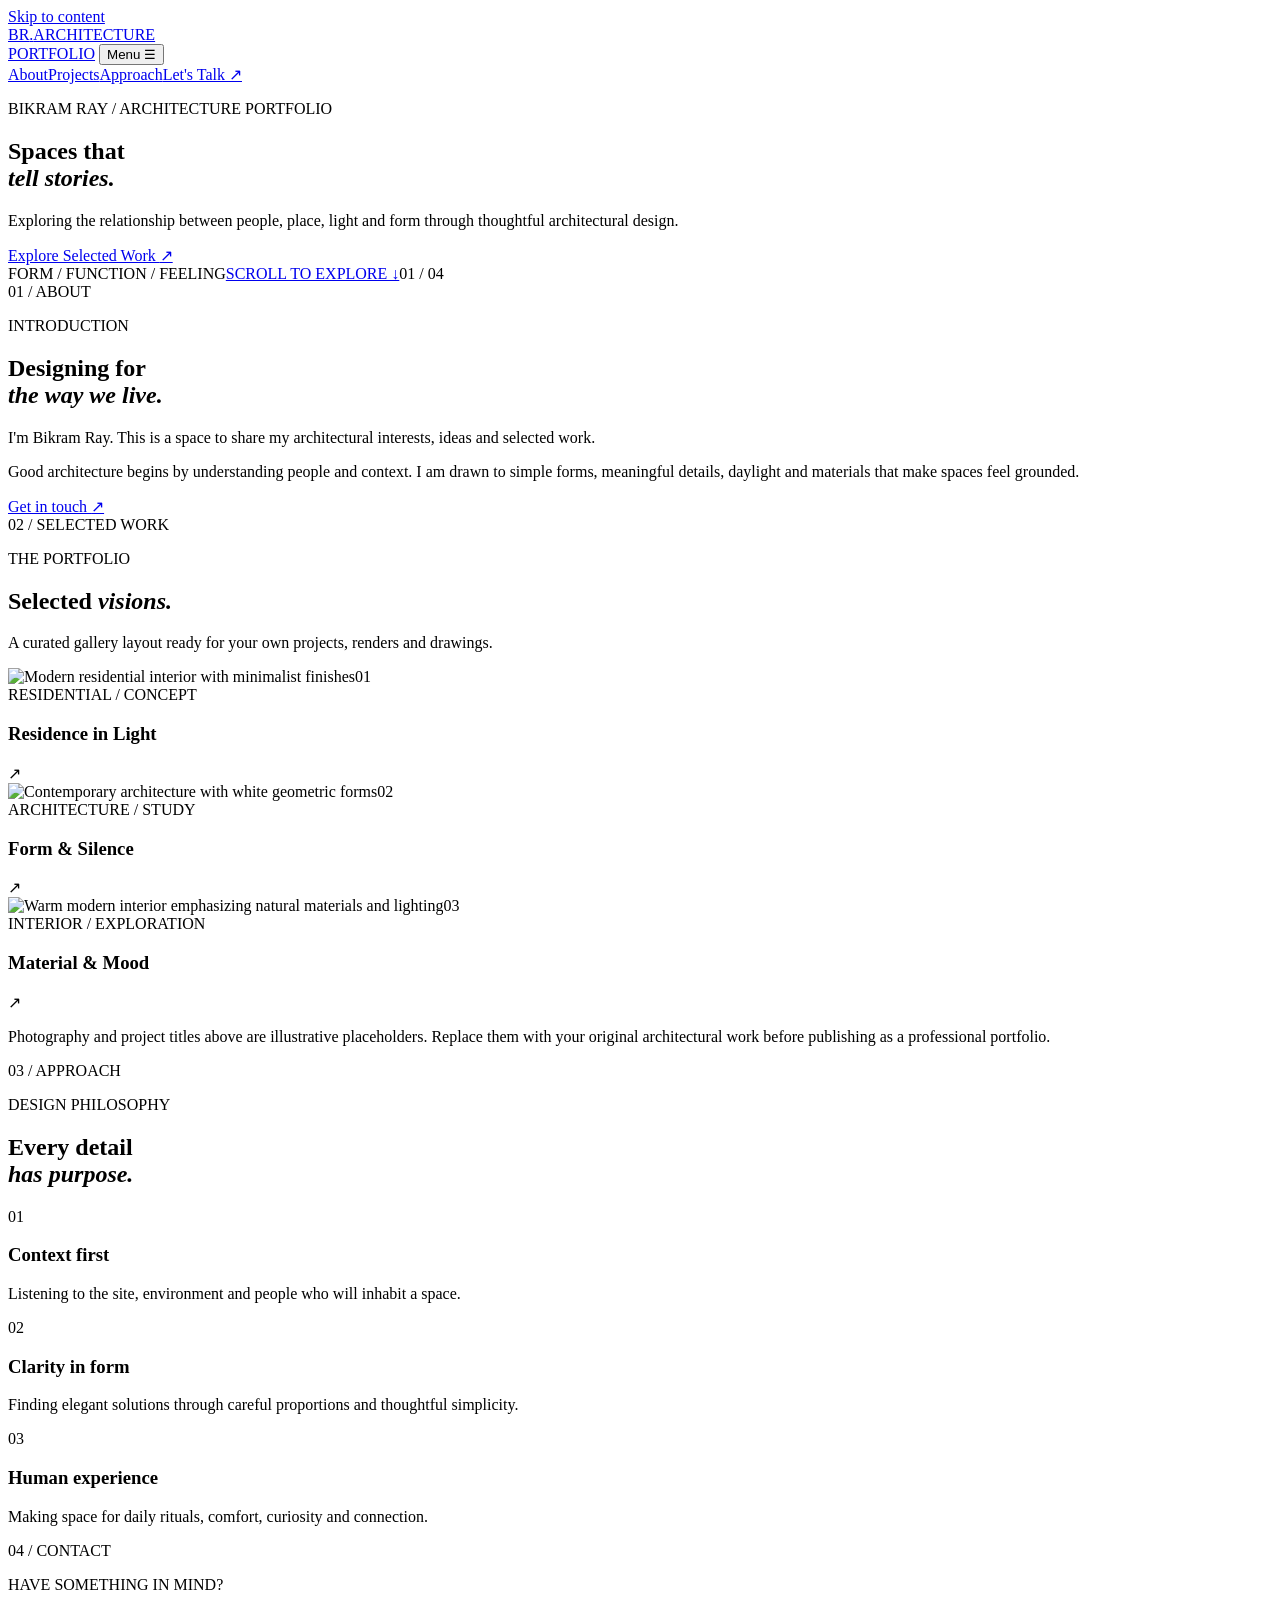
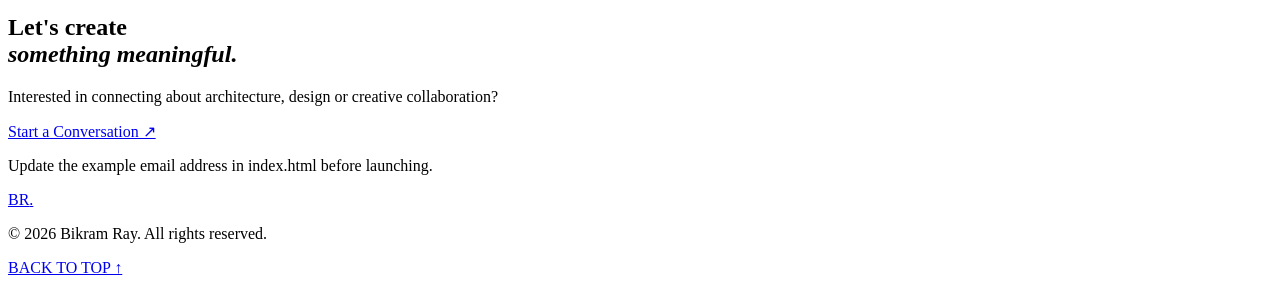
==== index.html @ 139be7e0 "Add deploy-ready architecture portfolio starter" ====
<!doctype html>
<html lang="en">
<head>
  <meta charset="UTF-8" />
  <meta name="viewport" content="width=device-width,initial-scale=1" />
  <meta name="theme-color" content="#111b1b" />
  <meta name="description" content="Bikram Ray — architectural portfolio showcasing thoughtful spaces, design concepts and selected work." />
  <meta property="og:type" content="website" />
  <meta property="og:title" content="Bikram Ray | Architecture Portfolio" />
  <meta property="og:description" content="Architecture, spaces and considered design." />
  <title>Bikram Ray | Architecture Portfolio</title>
  <link rel="icon" href="/favicon.svg" type="image/svg+xml" />
  <link rel="stylesheet" href="/styles.css" />
  <script defer src="/script.js"></script>
</head>
<body>
  <a class="skip" href="#main">Skip to content</a>
  <header class="site-header">
    <a class="brand" href="#top" aria-label="Bikram Ray home"><span class="monogram">BR<span class="dot">.</span></span><span class="brand-sub">ARCHITECTURE<br/>PORTFOLIO</span></a>
    <button class="menu-toggle" type="button" aria-controls="site-nav" aria-expanded="false" aria-label="Toggle navigation">Menu <span aria-hidden="true">☰</span></button>
    <nav id="site-nav" aria-label="Main navigation"><a href="#about">About</a><a href="#projects">Projects</a><a href="#approach">Approach</a><a href="#contact" class="nav-contact">Let's Talk <span aria-hidden="true">↗</span></a></nav>
  </header>
  <main id="main">
    <section id="top" class="hero" aria-labelledby="hero-title">
      <div class="hero-photo" role="img" aria-label="Modern concrete architecture with geometric forms"></div>
      <div class="hero-shade"></div>
      <div class="hero-content container"><p class="eyebrow light">BIKRAM RAY / ARCHITECTURE PORTFOLIO</p><h1 id="hero-title">Spaces that<br/><em>tell stories.</em></h1><p class="hero-description">Exploring the relationship between people, place, light and form through thoughtful architectural design.</p><a href="#projects" class="button button-light">Explore Selected Work <span aria-hidden="true">↗</span></a></div>
      <div class="hero-footer"><span>FORM / FUNCTION / FEELING</span><a href="#about">SCROLL TO EXPLORE ↓</a><span>01 / 04</span></div>
    </section>
    <section id="about" class="section about container">
      <div class="section-index"><span class="section-number">01 / ABOUT</span><span class="section-rule"></span></div>
      <div class="about-grid"><div><p class="eyebrow">INTRODUCTION</p><h2>Designing for<br/><em>the way we live.</em></h2></div><div class="about-copy"><p class="lead">I'm Bikram Ray. This is a space to share my architectural interests, ideas and selected work.</p><p>Good architecture begins by understanding people and context. I am drawn to simple forms, meaningful details, daylight and materials that make spaces feel grounded.</p><a class="text-link" href="#contact">Get in touch <span aria-hidden="true">↗</span></a></div></div>
    </section>
    <section id="projects" class="section projects"><div class="container"><div class="section-index"><span class="section-number">02 / SELECTED WORK</span><span class="section-rule"></span></div><div class="section-heading"><div><p class="eyebrow">THE PORTFOLIO</p><h2>Selected <em>visions.</em></h2></div><p>A curated gallery layout ready for your own projects, renders and drawings.</p></div><div class="project-grid">
      <article class="project-card"><div class="project-media"><img loading="lazy" src="https://images.unsplash.com/photo-1600607687920-4e2a09cf159d?auto=format&fit=crop&w=1400&q=85" alt="Modern residential interior with minimalist finishes" /><span class="project-count">01</span></div><div class="project-info"><div><span class="project-type">RESIDENTIAL / CONCEPT</span><h3>Residence in Light</h3></div><span class="project-arrow" aria-hidden="true">↗</span></div></article>
      <article class="project-card"><div class="project-media"><img loading="lazy" src="https://images.unsplash.com/photo-1487958449943-2429e8be8625?auto=format&fit=crop&w=1400&q=85" alt="Contemporary architecture with white geometric forms" /><span class="project-count">02</span></div><div class="project-info"><div><span class="project-type">ARCHITECTURE / STUDY</span><h3>Form &amp; Silence</h3></div><span class="project-arrow" aria-hidden="true">↗</span></div></article>
      <article class="project-card project-wide"><div class="project-media"><img loading="lazy" src="https://images.unsplash.com/photo-1600566753190-17f0baa2a6c3?auto=format&fit=crop&w=1800&q=85" alt="Warm modern interior emphasizing natural materials and lighting" /><span class="project-count">03</span></div><div class="project-info"><div><span class="project-type">INTERIOR / EXPLORATION</span><h3>Material &amp; Mood</h3></div><span class="project-arrow" aria-hidden="true">↗</span></div></article>
    </div><p class="project-note">Photography and project titles above are illustrative placeholders. Replace them with your original architectural work before publishing as a professional portfolio.</p></div></section>
    <section id="approach" class="section approach container"><div class="section-index"><span class="section-number">03 / APPROACH</span><span class="section-rule"></span></div><div class="approach-grid"><div><p class="eyebrow">DESIGN PHILOSOPHY</p><h2>Every detail<br/><em>has purpose.</em></h2></div><div class="principles"><div><span>01</span><div><h3>Context first</h3><p>Listening to the site, environment and people who will inhabit a space.</p></div></div><div><span>02</span><div><h3>Clarity in form</h3><p>Finding elegant solutions through careful proportions and thoughtful simplicity.</p></div></div><div><span>03</span><div><h3>Human experience</h3><p>Making space for daily rituals, comfort, curiosity and connection.</p></div></div></div></div></section>
    <section id="contact" class="contact"><div class="container"><div class="section-index"><span class="section-number">04 / CONTACT</span><span class="section-rule"></span></div><p class="eyebrow light">HAVE SOMETHING IN MIND?</p><h2>Let's create<br/><em>something meaningful.</em></h2><p>Interested in connecting about architecture, design or creative collaboration?</p><a class="button button-light" href="mailto:hello@example.com?subject=Hello%20Bikram">Start a Conversation ↗</a><p class="contact-note">Update the example email address in index.html before launching.</p></div></section>
  </main>
  <footer><div class="container footer-inner"><a href="#top" class="footer-brand">BR<span class="dot">.</span></a><p>© <span id="year">2026</span> Bikram Ray. All rights reserved.</p><a href="#top">BACK TO TOP ↑</a></div></footer>
</body>
</html>
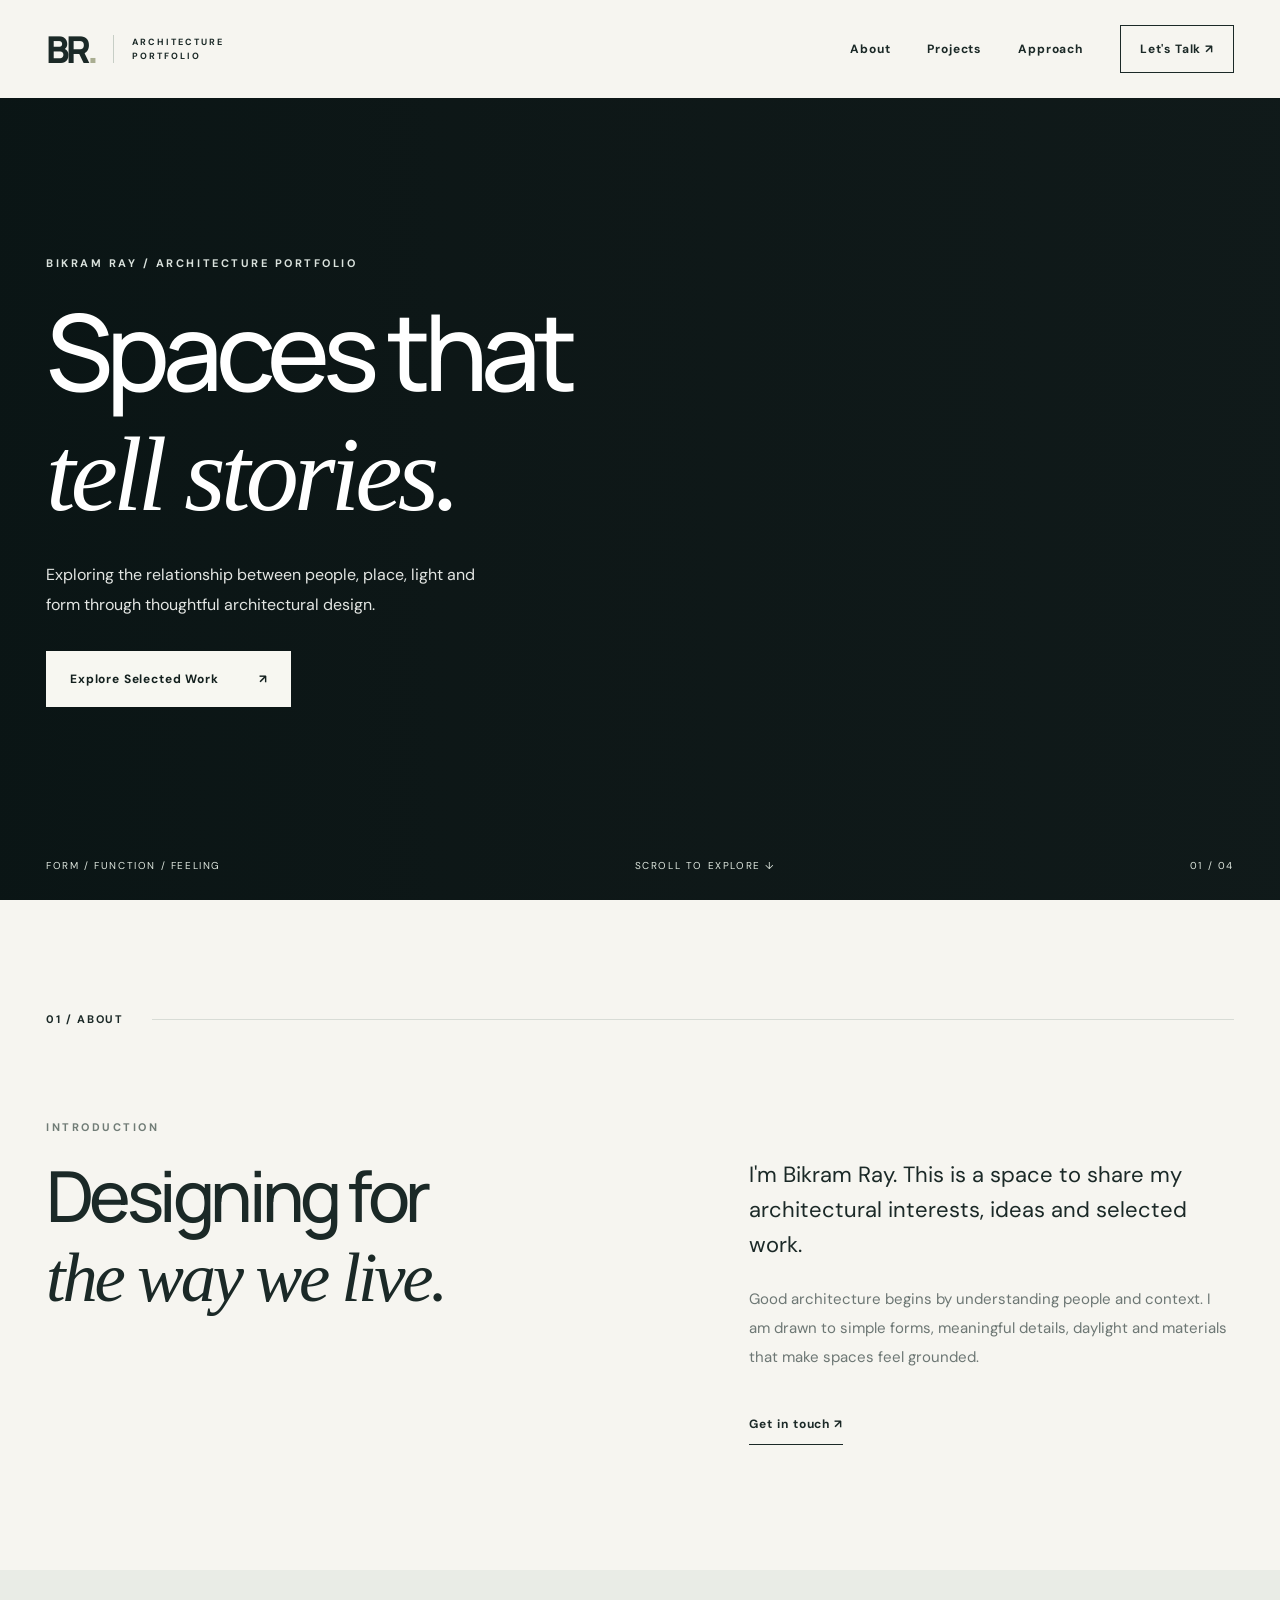
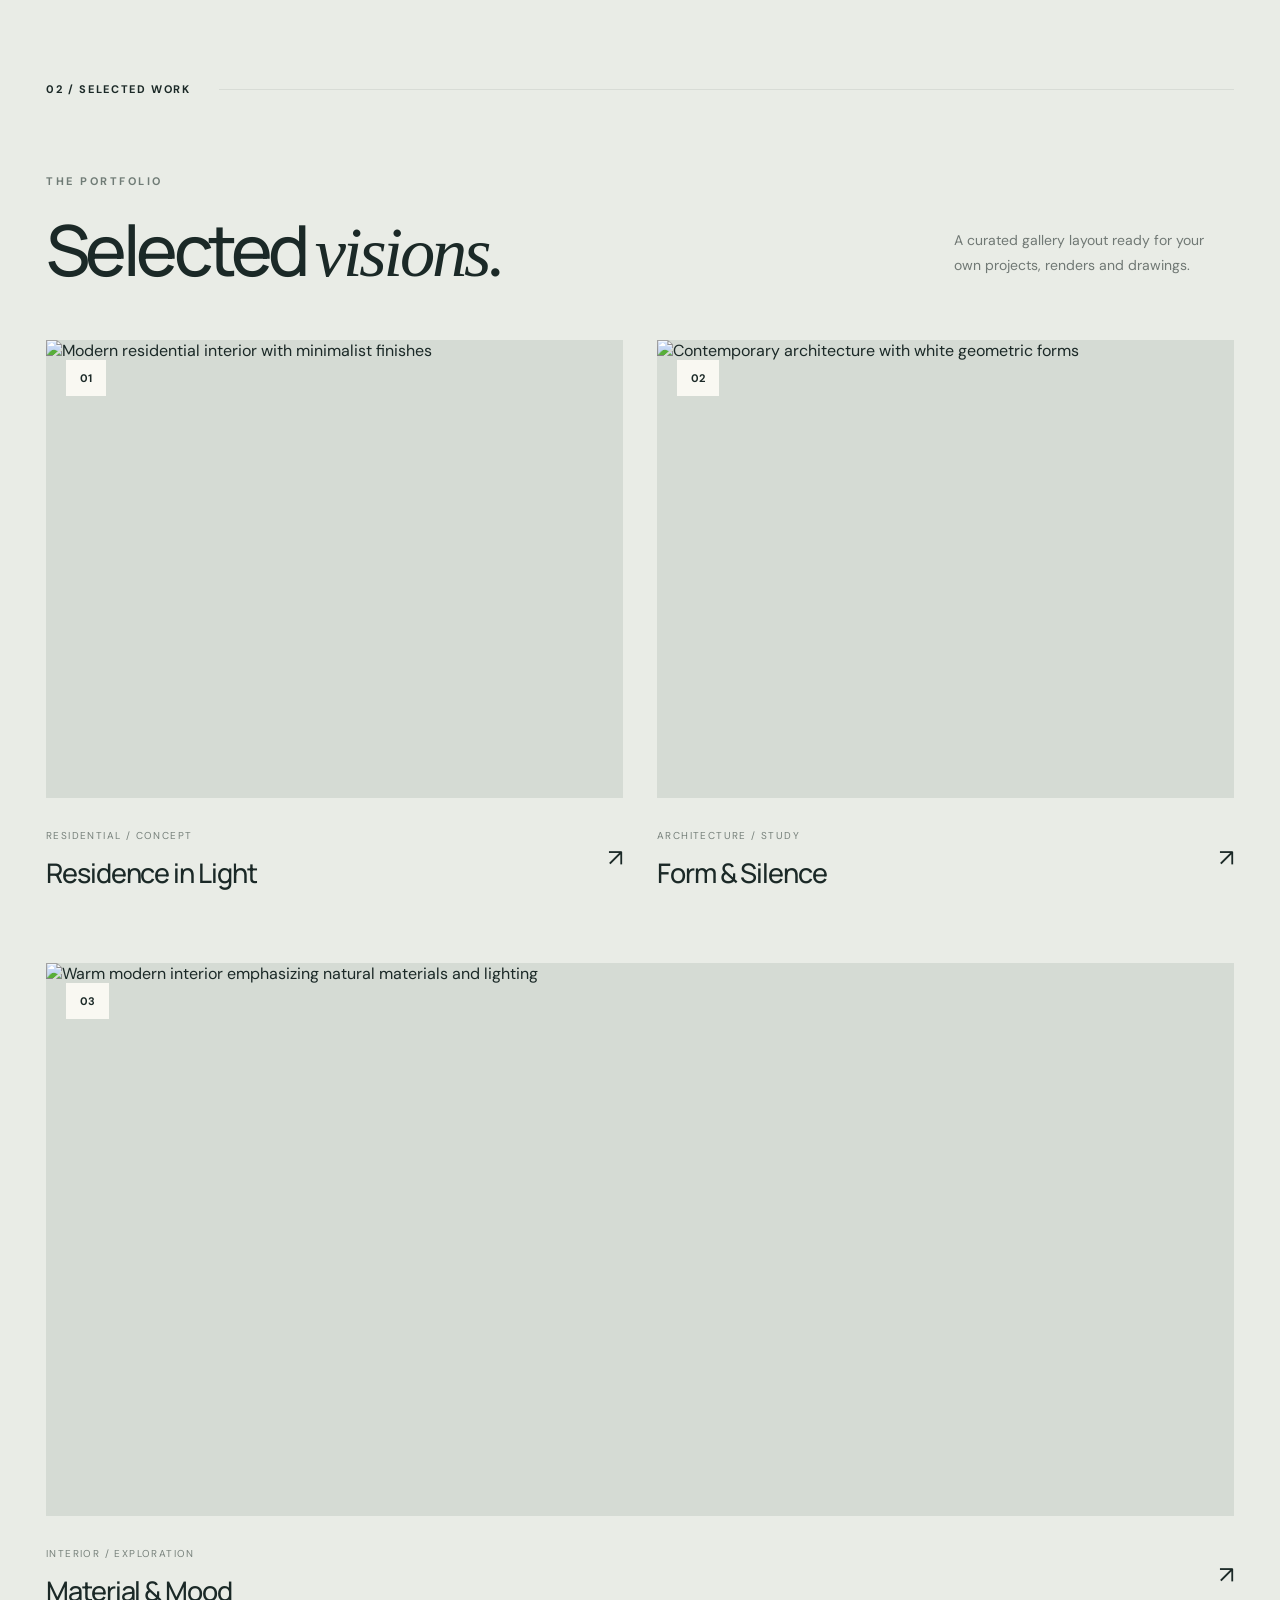
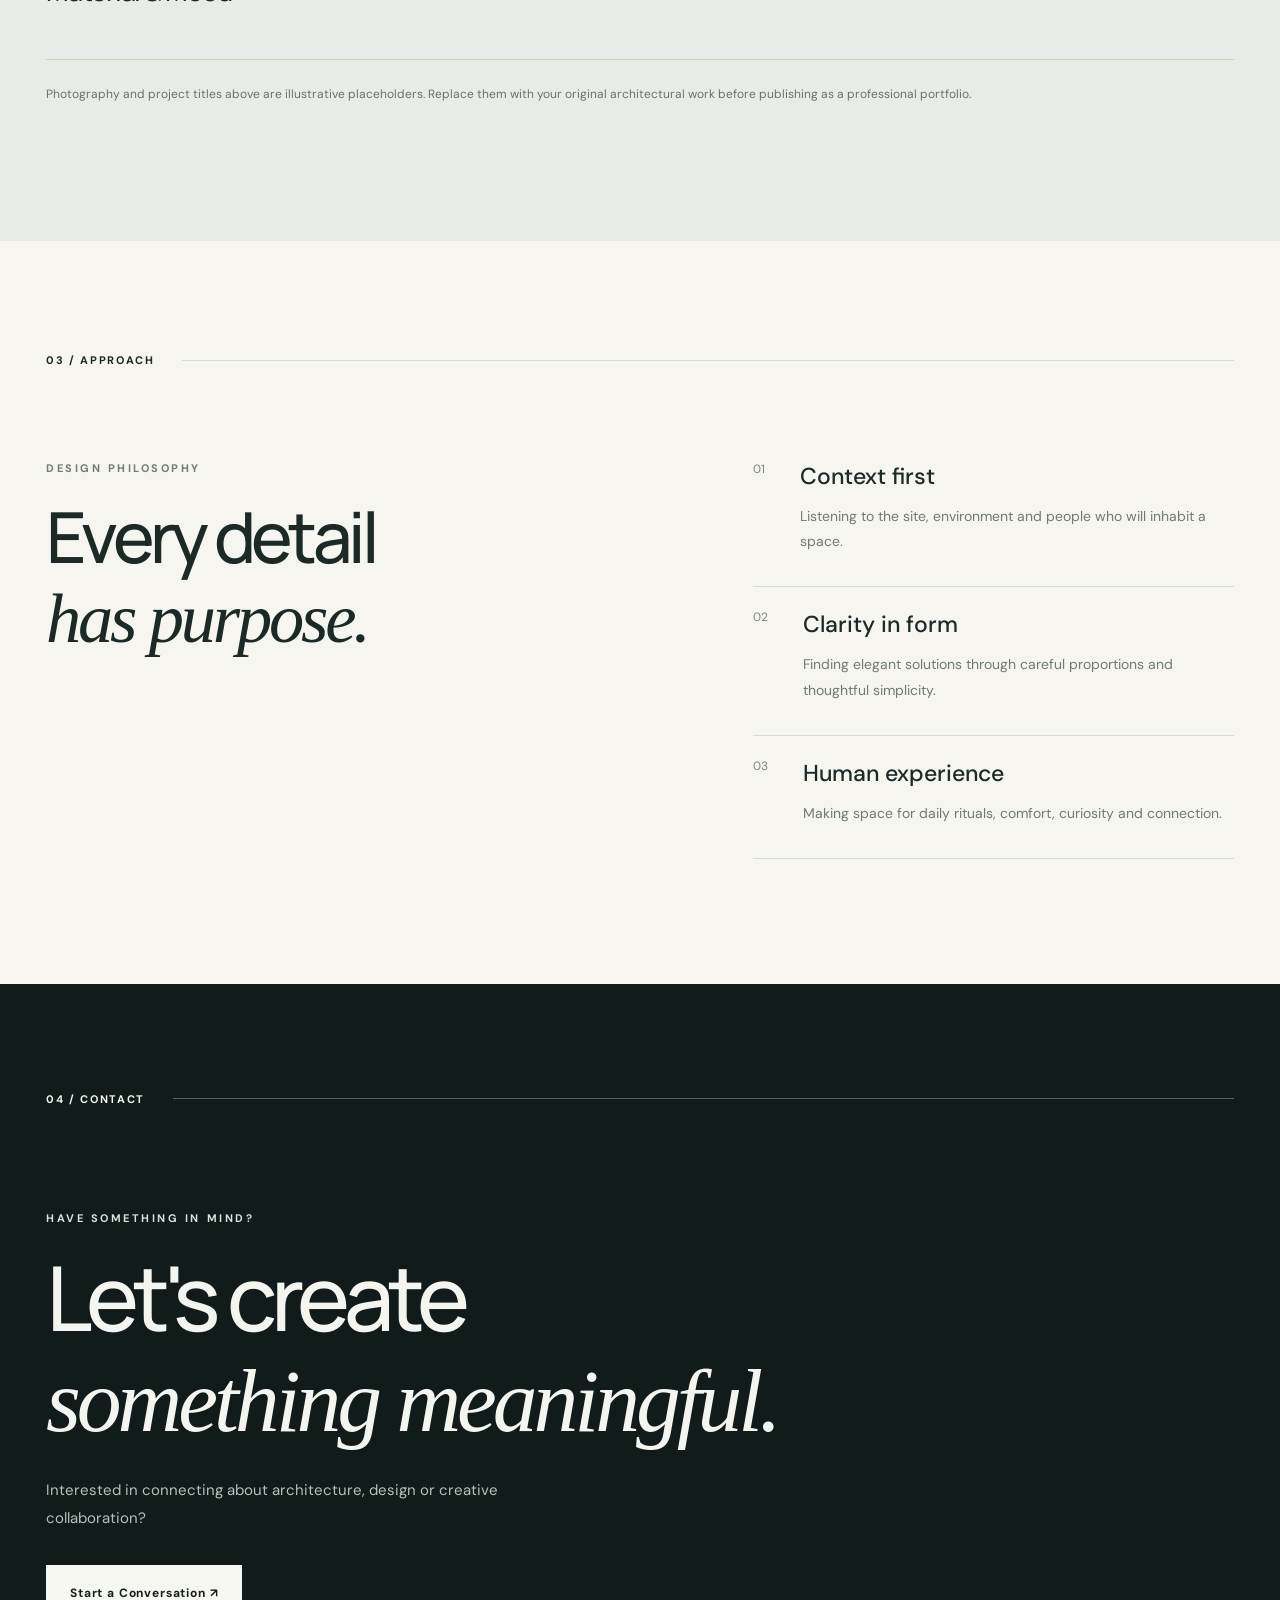
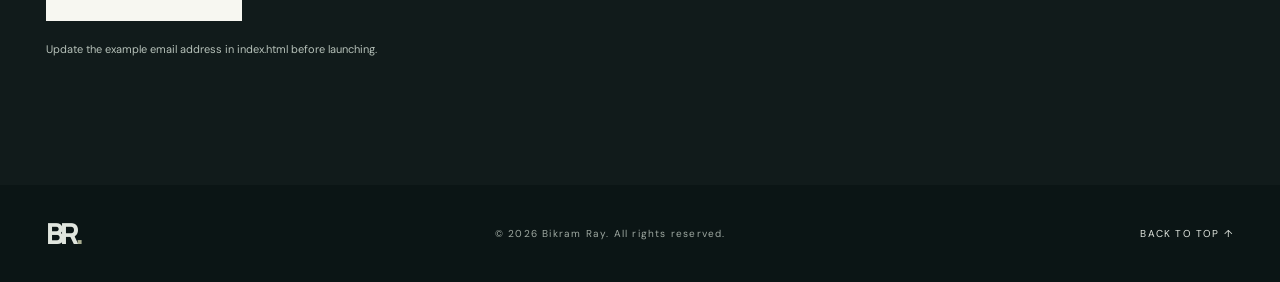
==== commit 56a90610: "feat: connect homepage to project collection and use relative assets" ====
--- a/index.html
+++ b/index.html
@@ -9,22 +9,22 @@
   <meta property="og:title" content="Bikram Ray | Architecture Portfolio" />
   <meta property="og:description" content="Architecture, spaces and considered design." />
   <title>Bikram Ray | Architecture Portfolio</title>
-  <link rel="icon" href="/favicon.svg" type="image/svg+xml" />
-  <link rel="stylesheet" href="/styles.css" />
-  <script defer src="/script.js"></script>
+  <link rel="icon" href="./favicon.svg" type="image/svg+xml" />
+  <link rel="stylesheet" href="./styles.css" />
+  <script defer src="./script.js"></script>
 </head>
 <body>
   <a class="skip" href="#main">Skip to content</a>
   <header class="site-header">
     <a class="brand" href="#top" aria-label="Bikram Ray home"><span class="monogram">BR<span class="dot">.</span></span><span class="brand-sub">ARCHITECTURE<br/>PORTFOLIO</span></a>
     <button class="menu-toggle" type="button" aria-controls="site-nav" aria-expanded="false" aria-label="Toggle navigation">Menu <span aria-hidden="true">☰</span></button>
-    <nav id="site-nav" aria-label="Main navigation"><a href="#about">About</a><a href="#projects">Projects</a><a href="#approach">Approach</a><a href="#contact" class="nav-contact">Let's Talk <span aria-hidden="true">↗</span></a></nav>
+    <nav id="site-nav" aria-label="Main navigation"><a href="#about">About</a><a href="./projects.html">Projects</a><a href="#approach">Approach</a><a href="#contact" class="nav-contact">Let's Talk <span aria-hidden="true">↗</span></a></nav>
   </header>
   <main id="main">
     <section id="top" class="hero" aria-labelledby="hero-title">
       <div class="hero-photo" role="img" aria-label="Modern concrete architecture with geometric forms"></div>
       <div class="hero-shade"></div>
-      <div class="hero-content container"><p class="eyebrow light">BIKRAM RAY / ARCHITECTURE PORTFOLIO</p><h1 id="hero-title">Spaces that<br/><em>tell stories.</em></h1><p class="hero-description">Exploring the relationship between people, place, light and form through thoughtful architectural design.</p><a href="#projects" class="button button-light">Explore Selected Work <span aria-hidden="true">↗</span></a></div>
+      <div class="hero-content container"><p class="eyebrow light">BIKRAM RAY / ARCHITECTURE PORTFOLIO</p><h1 id="hero-title">Spaces that<br/><em>tell stories.</em></h1><p class="hero-description">Exploring the relationship between people, place, light and form through thoughtful architectural design.</p><a href="./projects.html" class="button button-light">Explore Selected Work <span aria-hidden="true">↗</span></a></div>
       <div class="hero-footer"><span>FORM / FUNCTION / FEELING</span><a href="#about">SCROLL TO EXPLORE ↓</a><span>01 / 04</span></div>
     </section>
     <section id="about" class="section about container">
--- a/styles.css
+++ b/styles.css
@@ -0,0 +1,2 @@
+@import url('https://fonts.googleapis.com/css2?family=DM+Sans:wght@400;500;600;700&family=Manrope:wght@400;500;600;700;800&display=swap');
+:root{--dark:#111b1b;--ink:#1b2927;--muted:#6d7774;--cream:#f6f5f0;--line:#d8dcd6;--accent:#b3bdad}*{box-sizing:border-box}html{scroll-behavior:smooth}body{margin:0;background:var(--cream);color:var(--ink);font-family:'DM Sans',sans-serif;-webkit-font-smoothing:antialiased}img{display:block;width:100%}a{color:inherit;text-decoration:none}button{font:inherit}.container{width:min(100% - 92px,1320px);margin:auto}.skip{position:absolute;top:-60px;left:12px;z-index:10;padding:12px;background:white}.skip:focus{top:10px}.site-header{height:98px;display:flex;align-items:center;justify-content:space-between;padding:0 max(46px,calc((100vw - 1320px)/2));background:var(--cream);position:relative;z-index:5}.brand{display:flex;align-items:center;gap:18px}.monogram,.footer-brand{font-family:Manrope,sans-serif;font-size:37px;font-weight:800;letter-spacing:-4px;line-height:1}.dot{color:#a9ad91}.brand-sub{font-size:9px;letter-spacing:2px;line-height:1.6;font-weight:700;border-left:1px solid #c7cec6;padding-left:18px}.site-header nav{display:flex;align-items:center;gap:37px}.site-header nav a{font-size:12px;font-weight:700;letter-spacing:.07em}.site-header nav a:hover,.text-link:hover{color:#738a78}.site-header nav .nav-contact{border:1px solid var(--ink);padding:15px 19px}.menu-toggle{display:none}.hero{min-height:675px;height:calc(100svh - 98px);max-height:900px;position:relative;color:white;display:flex;align-items:center;background:var(--dark)}.hero-photo{position:absolute;inset:0;background-image:url('https://images.unsplash.com/photo-1511818966892-d7d671e672a2?auto=format&fit=crop&w=2200&q=85');background-position:center;background-size:cover}.hero-shade{position:absolute;inset:0;background:linear-gradient(90deg,rgba(9,20,20,.84),rgba(11,20,20,.48) 48%,rgba(11,20,20,.18))}.hero-content{z-index:1;position:relative;padding-bottom:35px}.eyebrow{font-size:11px;font-weight:700;letter-spacing:.23em;color:#707c76;margin:0 0 22px}.eyebrow.light{color:#d9e1dc}.hero h1,h2{font-family:Manrope,sans-serif;letter-spacing:-.065em;font-weight:500;line-height:1.12;margin:0}.hero h1{font-size:clamp(68px,8.3vw,133px);margin-bottom:26px}.hero h1 em,h2 em{font-family:Georgia,serif;font-weight:400;letter-spacing:-.045em}.hero-description{max-width:450px;font-size:16px;line-height:1.9;color:#e3e6e3;margin:0 0 31px}.button{display:inline-flex;align-items:center;justify-content:space-between;gap:40px;padding:20px 24px;font-size:12px;font-weight:700;letter-spacing:.07em;transition:transform .2s,background .2s}.button:hover{transform:translateY(-3px)}.button-light{background:#f7f7f1;color:#13201e}.hero-footer{position:absolute;bottom:28px;left:46px;right:46px;display:flex;justify-content:space-between;font-size:10px;letter-spacing:.16em;color:#dfe7df;z-index:1}.hero-footer a:hover{text-decoration:underline}.section{padding-top:112px;padding-bottom:125px}.section-index{display:flex;align-items:center;gap:28px;margin-bottom:94px}.section-number{font-size:11px;font-weight:700;letter-spacing:.15em;white-space:nowrap}.section-rule{height:1px;background:var(--line);width:100%}.about-grid,.approach-grid{display:grid;grid-template-columns:1.1fr .9fr;gap:110px}.section h2,.contact h2{font-size:clamp(48px,5.5vw,83px)}.about-copy{padding-top:37px}.about-copy p{font-size:15px;color:var(--muted);line-height:1.95;max-width:520px}.about-copy .lead{font-size:22px;line-height:1.6;color:var(--ink);margin-top:0}.text-link{display:inline-block;font-size:12px;font-weight:700;letter-spacing:.08em;padding:12px 0;border-bottom:1px solid;margin-top:17px}.projects{background:#e9ece6}.projects .section-index{margin-bottom:78px}.section-heading{display:flex;justify-content:space-between;align-items:end;gap:30px;margin-bottom:48px}.section-heading>p{max-width:280px;font-size:14px;line-height:1.8;color:#707874}.project-grid{display:grid;grid-template-columns:1fr 1fr;gap:34px}.project-card{min-width:0}.project-media{position:relative;overflow:hidden;aspect-ratio:1.26;background:#d5dbd4}.project-media img{height:100%;object-fit:cover;transition:transform .6s}.project-card:hover img{transform:scale(1.045)}.project-count{position:absolute;left:20px;top:20px;background:#f9f8f2;padding:11px 14px;font-size:11px;font-weight:700}.project-info{display:flex;justify-content:space-between;align-items:center;padding:25px 0 38px}.project-type{font-size:10px;letter-spacing:.14em;color:#77817b}.project-info h3{font-family:Manrope,sans-serif;font-size:27px;font-weight:500;letter-spacing:-.04em;margin:10px 0 0}.project-arrow{font-size:24px}.project-wide{grid-column:1/-1}.project-wide .project-media{aspect-ratio:2.15}.project-note{font-size:12px;color:#67726c;line-height:1.7;border-top:1px solid #c9d1c8;padding-top:24px}.approach-grid{gap:120px}.principles>div{display:flex;gap:35px;padding:22px 0 32px;border-bottom:1px solid var(--line)}.principles>div:first-child{padding-top:0}.principles>div>span{font-size:12px;color:#7a8680}.principles h3{font-size:23px;font-weight:500;margin:0 0 13px}.principles p{color:#707b75;line-height:1.8;margin:0;font-size:14px}.contact{background:var(--dark);color:#f3f5ee;padding:108px 0 125px}.contact .section-index{margin-bottom:105px}.contact .section-rule{background:#50605b}.contact h2{font-size:clamp(55px,7vw,108px);margin-bottom:24px}.contact p:not(.eyebrow){color:#b6c1b9;line-height:1.9;font-size:15px;max-width:480px;margin-bottom:32px}.contact .contact-note{font-size:11px!important;margin:18px 0 0!important}footer{background:#0b1515;color:#e0e5de;padding:32px 0}.footer-inner{display:flex;align-items:center;justify-content:space-between;gap:20px}.footer-brand{font-size:29px}.footer-inner p,.footer-inner>a:last-child{font-size:10px;letter-spacing:.12em}.footer-inner p{color:#9fa9a2}@media(max-width:900px){.container{width:min(100% - 48px,1320px)}.site-header{padding:0 24px}.about-grid,.approach-grid{gap:50px}.hero-footer{left:24px;right:24px}.section{padding:86px 0}.section-index{margin-bottom:65px}}@media(max-width:650px){.site-header{height:80px}.monogram{font-size:32px}.brand-sub{font-size:8px}.menu-toggle{display:flex;align-items:center;gap:8px;background:none;border:0;color:var(--ink);font-weight:700;cursor:pointer}.site-header nav{display:none;position:absolute;top:80px;left:0;right:0;background:var(--cream);padding:25px 24px;flex-direction:column;align-items:stretch;gap:25px;border-top:1px solid var(--line);box-shadow:0 15px 20px #00000015}.site-header nav.open{display:flex}.site-header nav .nav-contact{width:fit-content}.hero{height:720px;min-height:610px;max-height:none}.hero h1{font-size:clamp(57px,12vw,79px)}.hero-content{padding-bottom:55px}.hero-description{font-size:14px}.hero-footer{bottom:21px;gap:15px}.hero-footer span:last-child{display:none}.hero-footer span,.hero-footer a{font-size:8px}.section{padding:74px 0 85px}.section-index,.projects .section-index{margin-bottom:45px}.about-grid,.approach-grid{grid-template-columns:1fr;gap:22px}.about-copy{padding-top:0}.about-copy .lead{font-size:19px}.section h2{font-size:clamp(48px,10vw,66px)}.section-heading{display:block}.section-heading>p{margin-top:22px}.project-grid{grid-template-columns:1fr;gap:10px}.project-wide{grid-column:auto}.project-wide .project-media,.project-media{aspect-ratio:1.25}.project-info h3{font-size:23px}.principles>div{gap:20px}.contact{padding:73px 0 87px}.contact .section-index{margin-bottom:62px}.contact h2{font-size:clamp(56px,11vw,74px)}.footer-inner{flex-wrap:wrap}.footer-inner p{order:3;flex-basis:100%}}@media(prefers-reduced-motion:reduce){*,*:before,*:after{scroll-behavior:auto!important;transition:none!important}}
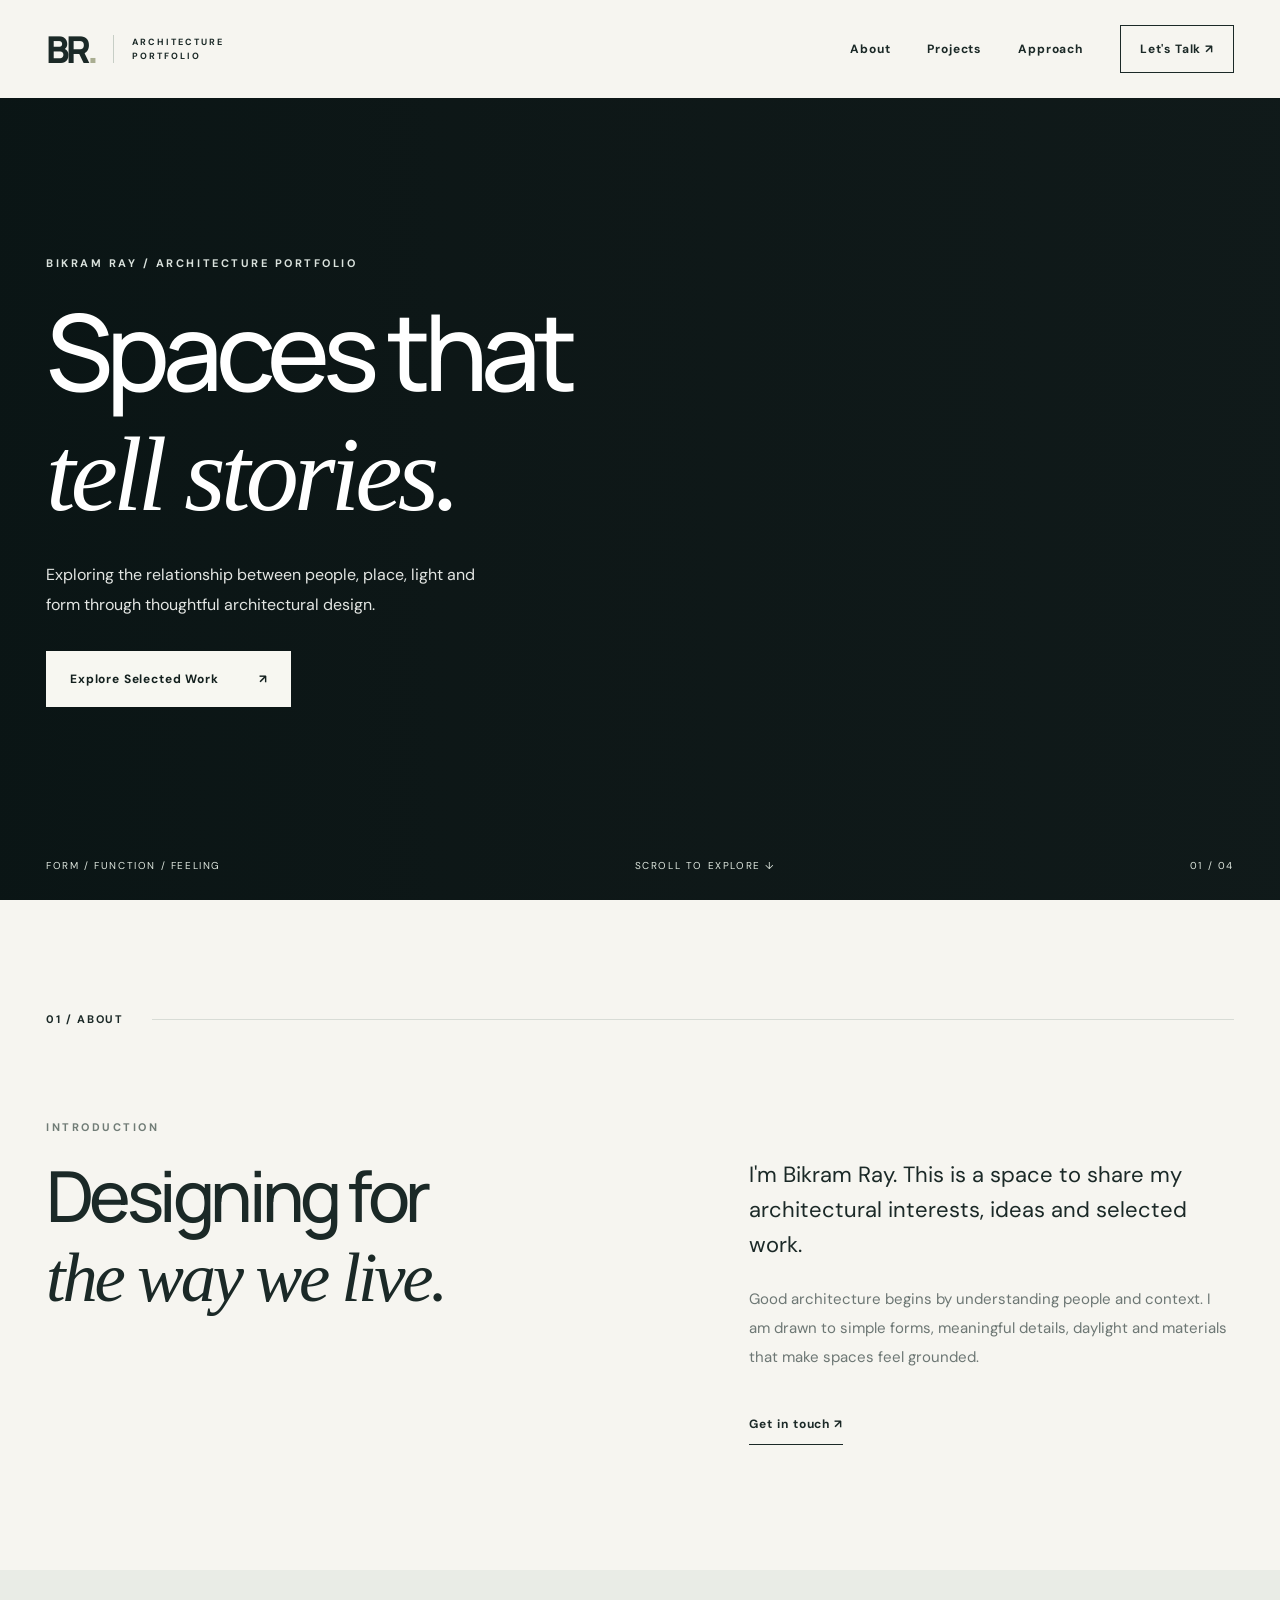
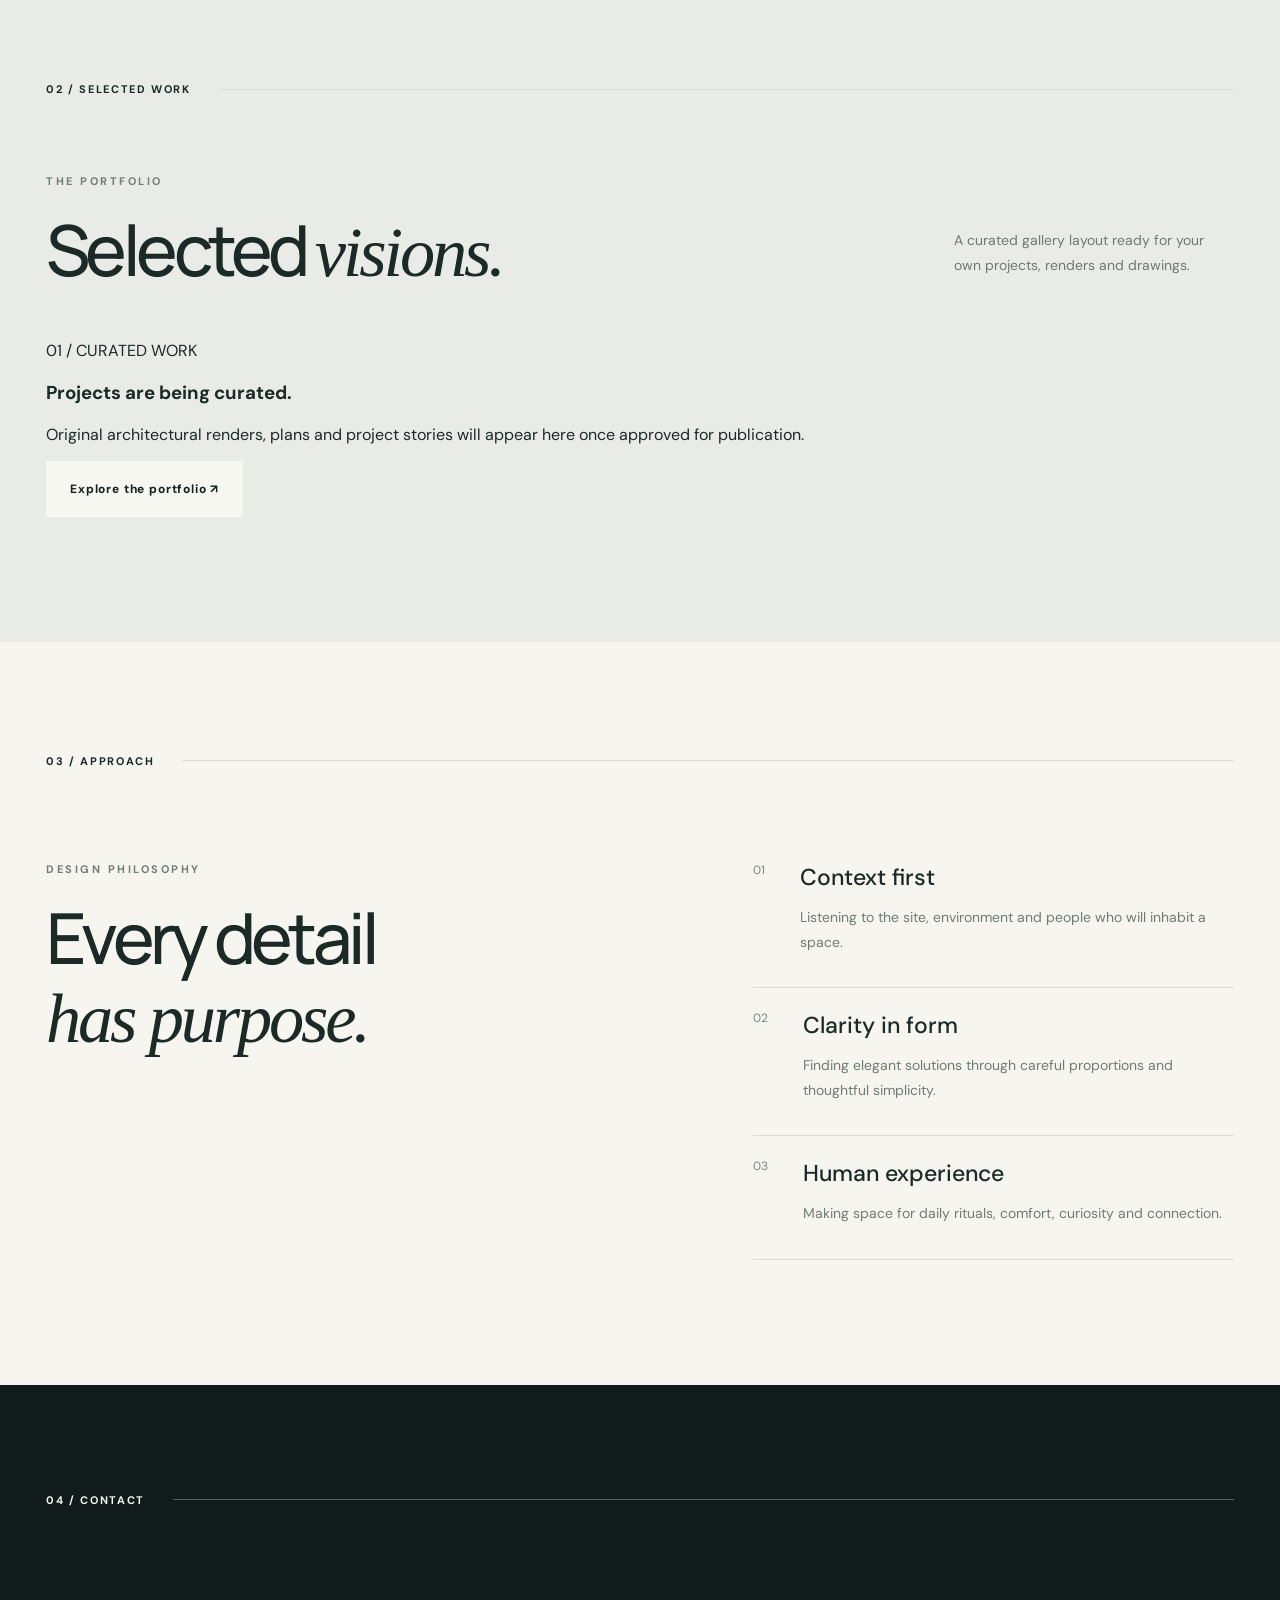
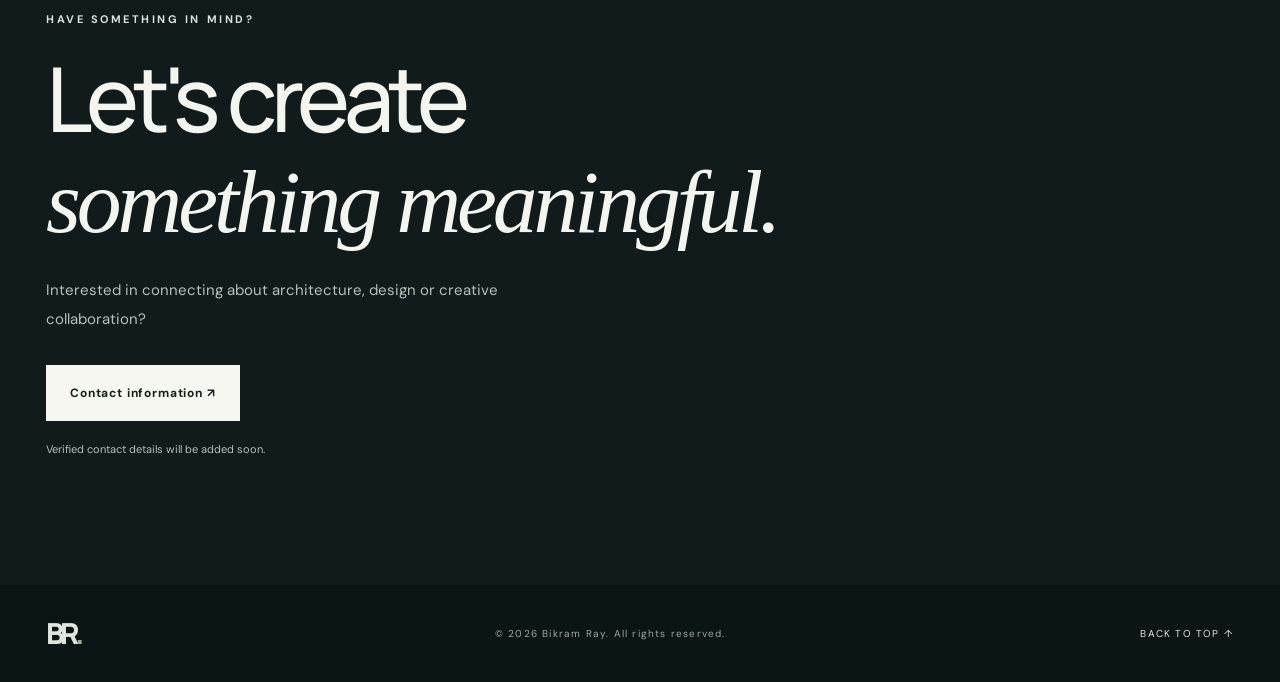
==== commit ea106ac6: "refactor: remove unverified sample projects from index.html" ====
--- a/index.html
+++ b/index.html
@@ -22,7 +22,7 @@
   </header>
   <main id="main">
     <section id="top" class="hero" aria-labelledby="hero-title">
-      <div class="hero-photo" role="img" aria-label="Modern concrete architecture with geometric forms"></div>
+      <div class="hero-photo hero-placeholder" role="img" aria-label="Abstract architectural composition"></div>
       <div class="hero-shade"></div>
       <div class="hero-content container"><p class="eyebrow light">BIKRAM RAY / ARCHITECTURE PORTFOLIO</p><h1 id="hero-title">Spaces that<br/><em>tell stories.</em></h1><p class="hero-description">Exploring the relationship between people, place, light and form through thoughtful architectural design.</p><a href="./projects.html" class="button button-light">Explore Selected Work <span aria-hidden="true">↗</span></a></div>
       <div class="hero-footer"><span>FORM / FUNCTION / FEELING</span><a href="#about">SCROLL TO EXPLORE ↓</a><span>01 / 04</span></div>
@@ -31,13 +31,9 @@
       <div class="section-index"><span class="section-number">01 / ABOUT</span><span class="section-rule"></span></div>
       <div class="about-grid"><div><p class="eyebrow">INTRODUCTION</p><h2>Designing for<br/><em>the way we live.</em></h2></div><div class="about-copy"><p class="lead">I'm Bikram Ray. This is a space to share my architectural interests, ideas and selected work.</p><p>Good architecture begins by understanding people and context. I am drawn to simple forms, meaningful details, daylight and materials that make spaces feel grounded.</p><a class="text-link" href="#contact">Get in touch <span aria-hidden="true">↗</span></a></div></div>
     </section>
-    <section id="projects" class="section projects"><div class="container"><div class="section-index"><span class="section-number">02 / SELECTED WORK</span><span class="section-rule"></span></div><div class="section-heading"><div><p class="eyebrow">THE PORTFOLIO</p><h2>Selected <em>visions.</em></h2></div><p>A curated gallery layout ready for your own projects, renders and drawings.</p></div><div class="project-grid">
-      <article class="project-card"><div class="project-media"><img loading="lazy" src="https://images.unsplash.com/photo-1600607687920-4e2a09cf159d?auto=format&fit=crop&w=1400&q=85" alt="Modern residential interior with minimalist finishes" /><span class="project-count">01</span></div><div class="project-info"><div><span class="project-type">RESIDENTIAL / CONCEPT</span><h3>Residence in Light</h3></div><span class="project-arrow" aria-hidden="true">↗</span></div></article>
-      <article class="project-card"><div class="project-media"><img loading="lazy" src="https://images.unsplash.com/photo-1487958449943-2429e8be8625?auto=format&fit=crop&w=1400&q=85" alt="Contemporary architecture with white geometric forms" /><span class="project-count">02</span></div><div class="project-info"><div><span class="project-type">ARCHITECTURE / STUDY</span><h3>Form &amp; Silence</h3></div><span class="project-arrow" aria-hidden="true">↗</span></div></article>
-      <article class="project-card project-wide"><div class="project-media"><img loading="lazy" src="https://images.unsplash.com/photo-1600566753190-17f0baa2a6c3?auto=format&fit=crop&w=1800&q=85" alt="Warm modern interior emphasizing natural materials and lighting" /><span class="project-count">03</span></div><div class="project-info"><div><span class="project-type">INTERIOR / EXPLORATION</span><h3>Material &amp; Mood</h3></div><span class="project-arrow" aria-hidden="true">↗</span></div></article>
-    </div><p class="project-note">Photography and project titles above are illustrative placeholders. Replace them with your original architectural work before publishing as a professional portfolio.</p></div></section>
+    <section id="projects" class="section projects"><div class="container"><div class="section-index"><span class="section-number">02 / SELECTED WORK</span><span class="section-rule"></span></div><div class="section-heading"><div><p class="eyebrow">THE PORTFOLIO</p><h2>Selected <em>visions.</em></h2></div><p>A curated gallery layout ready for your own projects, renders and drawings.</p></div><div class="portfolio-empty"><span class="empty-index">01 / CURATED WORK</span><h3>Projects are being curated.</h3><p>Original architectural renders, plans and project stories will appear here once approved for publication.</p><a class="button button-light" href="./projects.html">Explore the portfolio ↗</a></div></div></section>
     <section id="approach" class="section approach container"><div class="section-index"><span class="section-number">03 / APPROACH</span><span class="section-rule"></span></div><div class="approach-grid"><div><p class="eyebrow">DESIGN PHILOSOPHY</p><h2>Every detail<br/><em>has purpose.</em></h2></div><div class="principles"><div><span>01</span><div><h3>Context first</h3><p>Listening to the site, environment and people who will inhabit a space.</p></div></div><div><span>02</span><div><h3>Clarity in form</h3><p>Finding elegant solutions through careful proportions and thoughtful simplicity.</p></div></div><div><span>03</span><div><h3>Human experience</h3><p>Making space for daily rituals, comfort, curiosity and connection.</p></div></div></div></div></section>
-    <section id="contact" class="contact"><div class="container"><div class="section-index"><span class="section-number">04 / CONTACT</span><span class="section-rule"></span></div><p class="eyebrow light">HAVE SOMETHING IN MIND?</p><h2>Let's create<br/><em>something meaningful.</em></h2><p>Interested in connecting about architecture, design or creative collaboration?</p><a class="button button-light" href="mailto:hello@example.com?subject=Hello%20Bikram">Start a Conversation ↗</a><p class="contact-note">Update the example email address in index.html before launching.</p></div></section>
+    <section id="contact" class="contact"><div class="container"><div class="section-index"><span class="section-number">04 / CONTACT</span><span class="section-rule"></span></div><p class="eyebrow light">HAVE SOMETHING IN MIND?</p><h2>Let's create<br/><em>something meaningful.</em></h2><p>Interested in connecting about architecture, design or creative collaboration?</p><a class="button button-light" href="./contact.html">Contact information ↗</a><p class="contact-note">Verified contact details will be added soon.</p></div></section>
   </main>
   <footer><div class="container footer-inner"><a href="#top" class="footer-brand">BR<span class="dot">.</span></a><p>© <span id="year">2026</span> Bikram Ray. All rights reserved.</p><a href="#top">BACK TO TOP ↑</a></div></footer>
 </body>
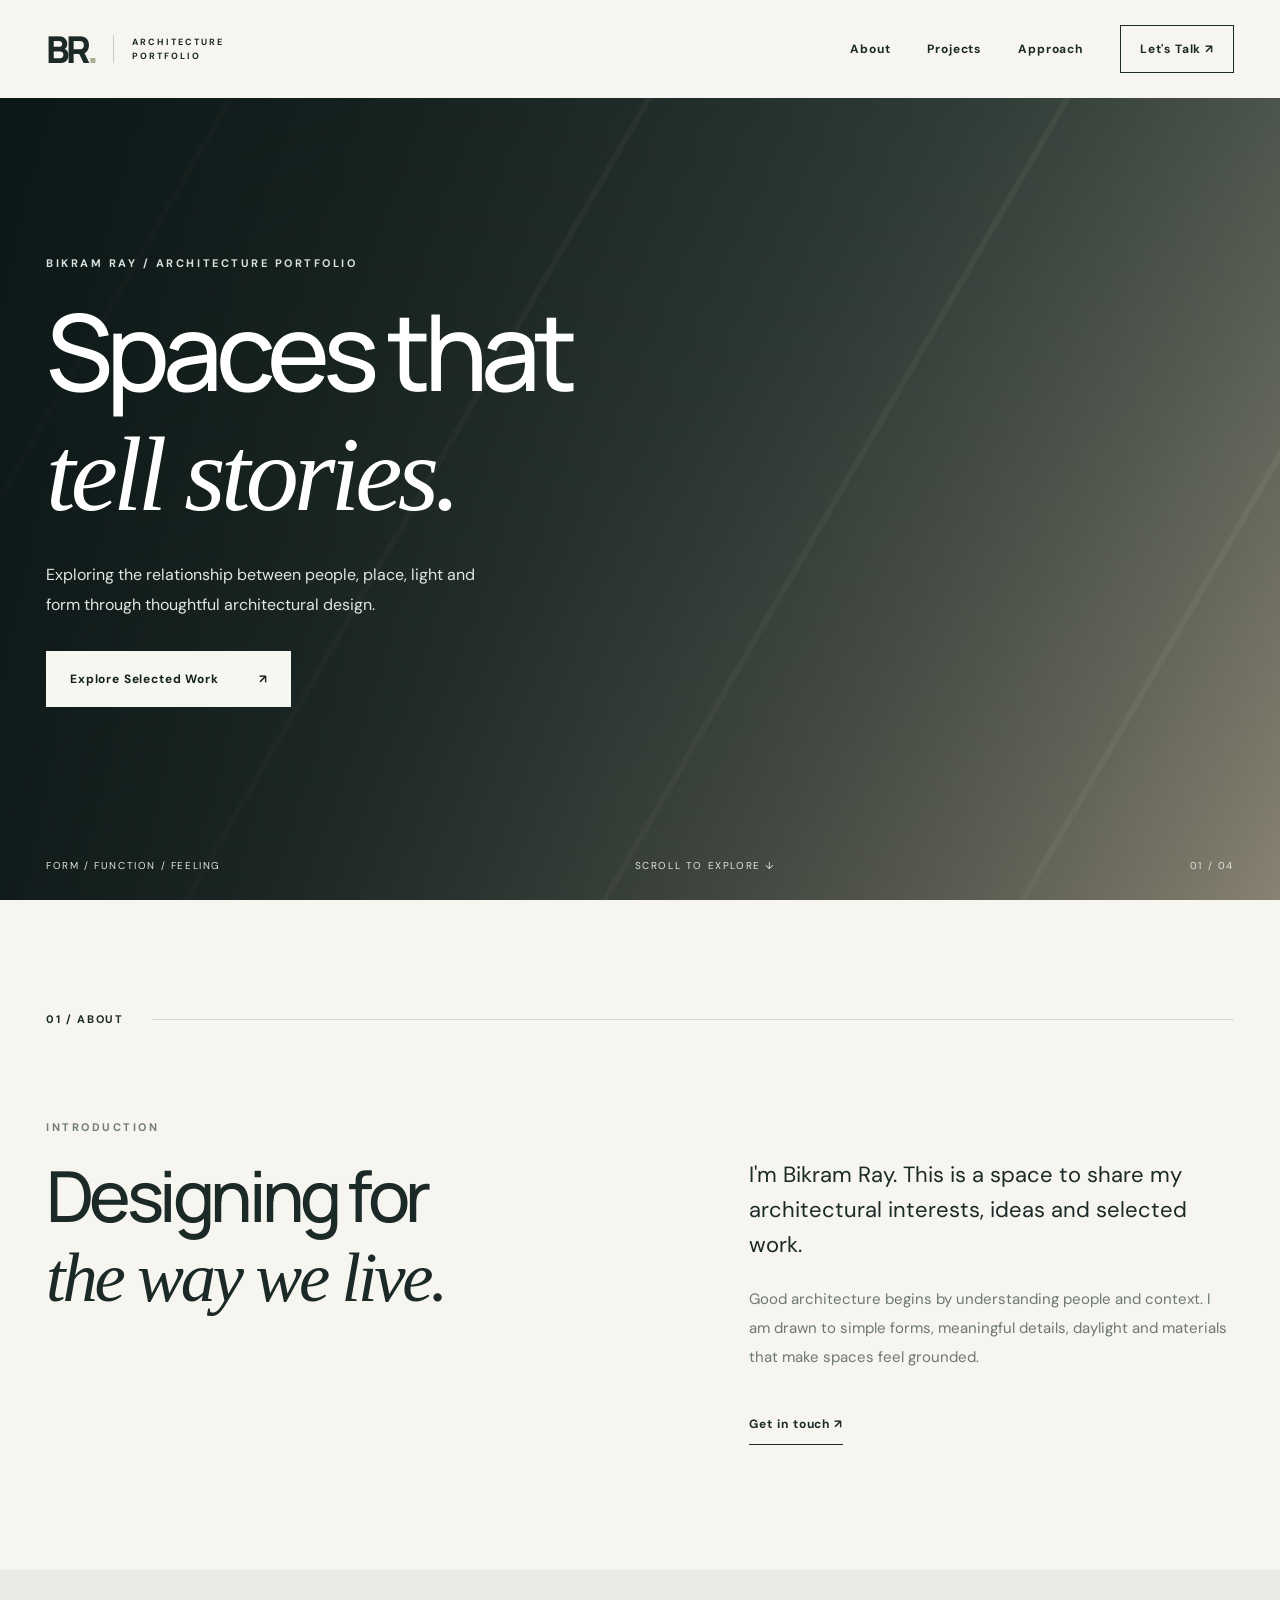
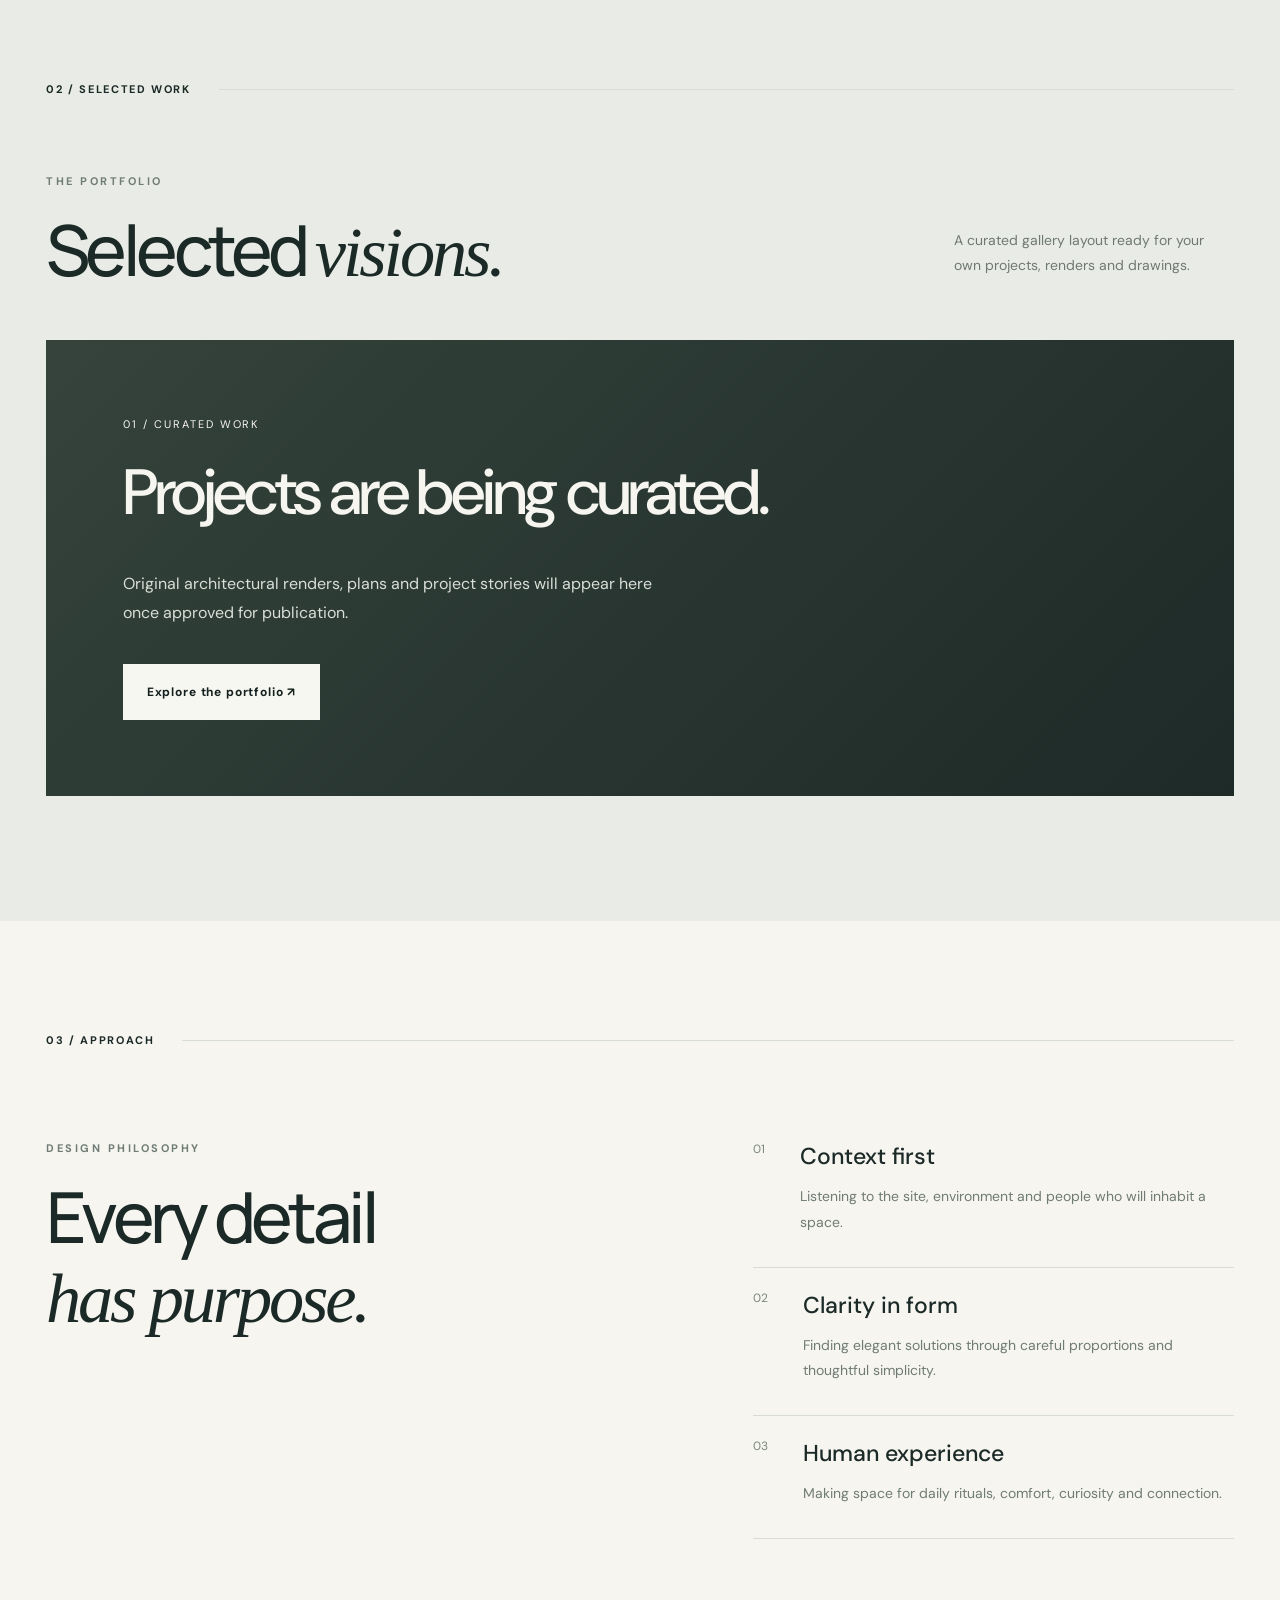
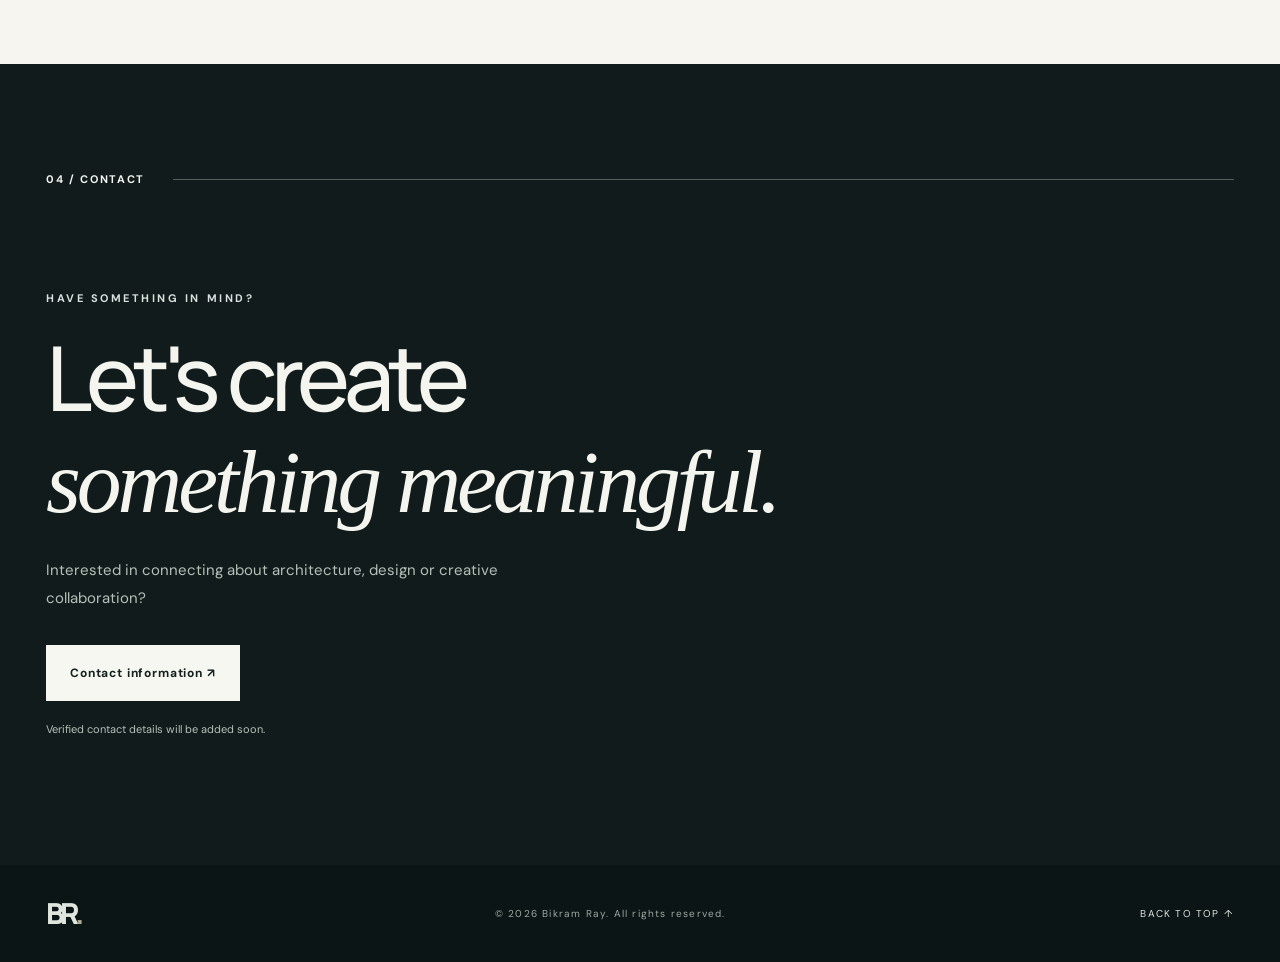
==== commit d5a275cd: "style: enable new hybrid design on homepage" ====
--- a/index.html
+++ b/index.html
@@ -10,7 +10,7 @@
   <meta property="og:description" content="Architecture, spaces and considered design." />
   <title>Bikram Ray | Architecture Portfolio</title>
   <link rel="icon" href="./favicon.svg" type="image/svg+xml" />
-  <link rel="stylesheet" href="./styles.css" />
+  <link rel="stylesheet" href="./styles.css" /><link rel="stylesheet" href="./hybrid.css" />
   <script defer src="./script.js"></script>
 </head>
 <body>
--- a/hybrid.css
+++ b/hybrid.css
@@ -0,0 +1,4 @@
+:root{--hybrid-sand:#e9e5dc}.hybrid-main{padding-top:100px;padding-bottom:130px;min-height:70vh}.hybrid-title{font-family:Manrope,sans-serif;font-weight:500;font-size:clamp(54px,9vw,116px);letter-spacing:-.075em;line-height:1.05;margin:0 0 28px}.hybrid-title em{font-family:Georgia,serif;font-weight:400}.hybrid-intro{max-width:650px;color:var(--muted);font-size:17px;line-height:1.85;margin:0 0 55px}.filter-bar{display:flex;gap:10px;flex-wrap:wrap;margin-bottom:40px}.filter{background:transparent;border:1px solid #c7ccc4;color:var(--ink);padding:12px 20px;cursor:pointer;transition:background .2s,color .2s}.filter:hover,.filter.active{background:var(--ink);color:white}.card-title{font-size:26px;font-weight:500;letter-spacing:-.04em;margin:8px 0}.project-card a{display:block}.project-card a:focus-visible,.filter:focus-visible{outline:3px solid #7b947e;outline-offset:4px}.detail-eyebrow{margin-top:60px}.detail-image{margin:40px 0 70px}.detail-image img{max-height:720px;object-fit:cover}.detail-image figcaption{font-size:12px;color:var(--muted);padding-top:12px}.detail-copy{max-width:680px;margin-bottom:70px}.detail-copy h2{font-size:clamp(30px,4vw,52px);margin-bottom:20px}.detail-copy p{line-height:1.9;color:var(--muted)}@media(max-width:650px){.hybrid-main{padding-top:65px;padding-bottom:85px}.hybrid-intro{font-size:15px}.filter{padding:10px 13px}.detail-eyebrow{margin-top:35px}}@media(prefers-reduced-motion:reduce){.filter{transition:none}}
+/* Content-free architectural visual system until real assets are approved */
+.hero-photo.hero-placeholder{background-image:linear-gradient(120deg,rgba(18,29,27,.45),rgba(18,29,27,.08)),repeating-linear-gradient(120deg,transparent 0 13%,rgba(231,221,200,.13) 13.1% 13.4%,transparent 13.5% 24%),linear-gradient(135deg,#243530 0%,#526057 48%,#b0a58f 100%)}
+.portfolio-empty{grid-column:1/-1;min-height:350px;background:linear-gradient(135deg,#35433c,#1d2a27);color:#f6f5f0;padding:clamp(30px,6vw,85px);display:flex;flex-direction:column;justify-content:center;align-items:flex-start}.portfolio-empty h3,.portfolio-empty h2{font-size:clamp(34px,5vw,64px);font-weight:500;letter-spacing:-.05em;margin:20px 0}.portfolio-empty p{max-width:550px;line-height:1.8;color:#d9ded7}.empty-index{font-size:11px;letter-spacing:.18em}.portfolio-empty .button{margin-top:20px}
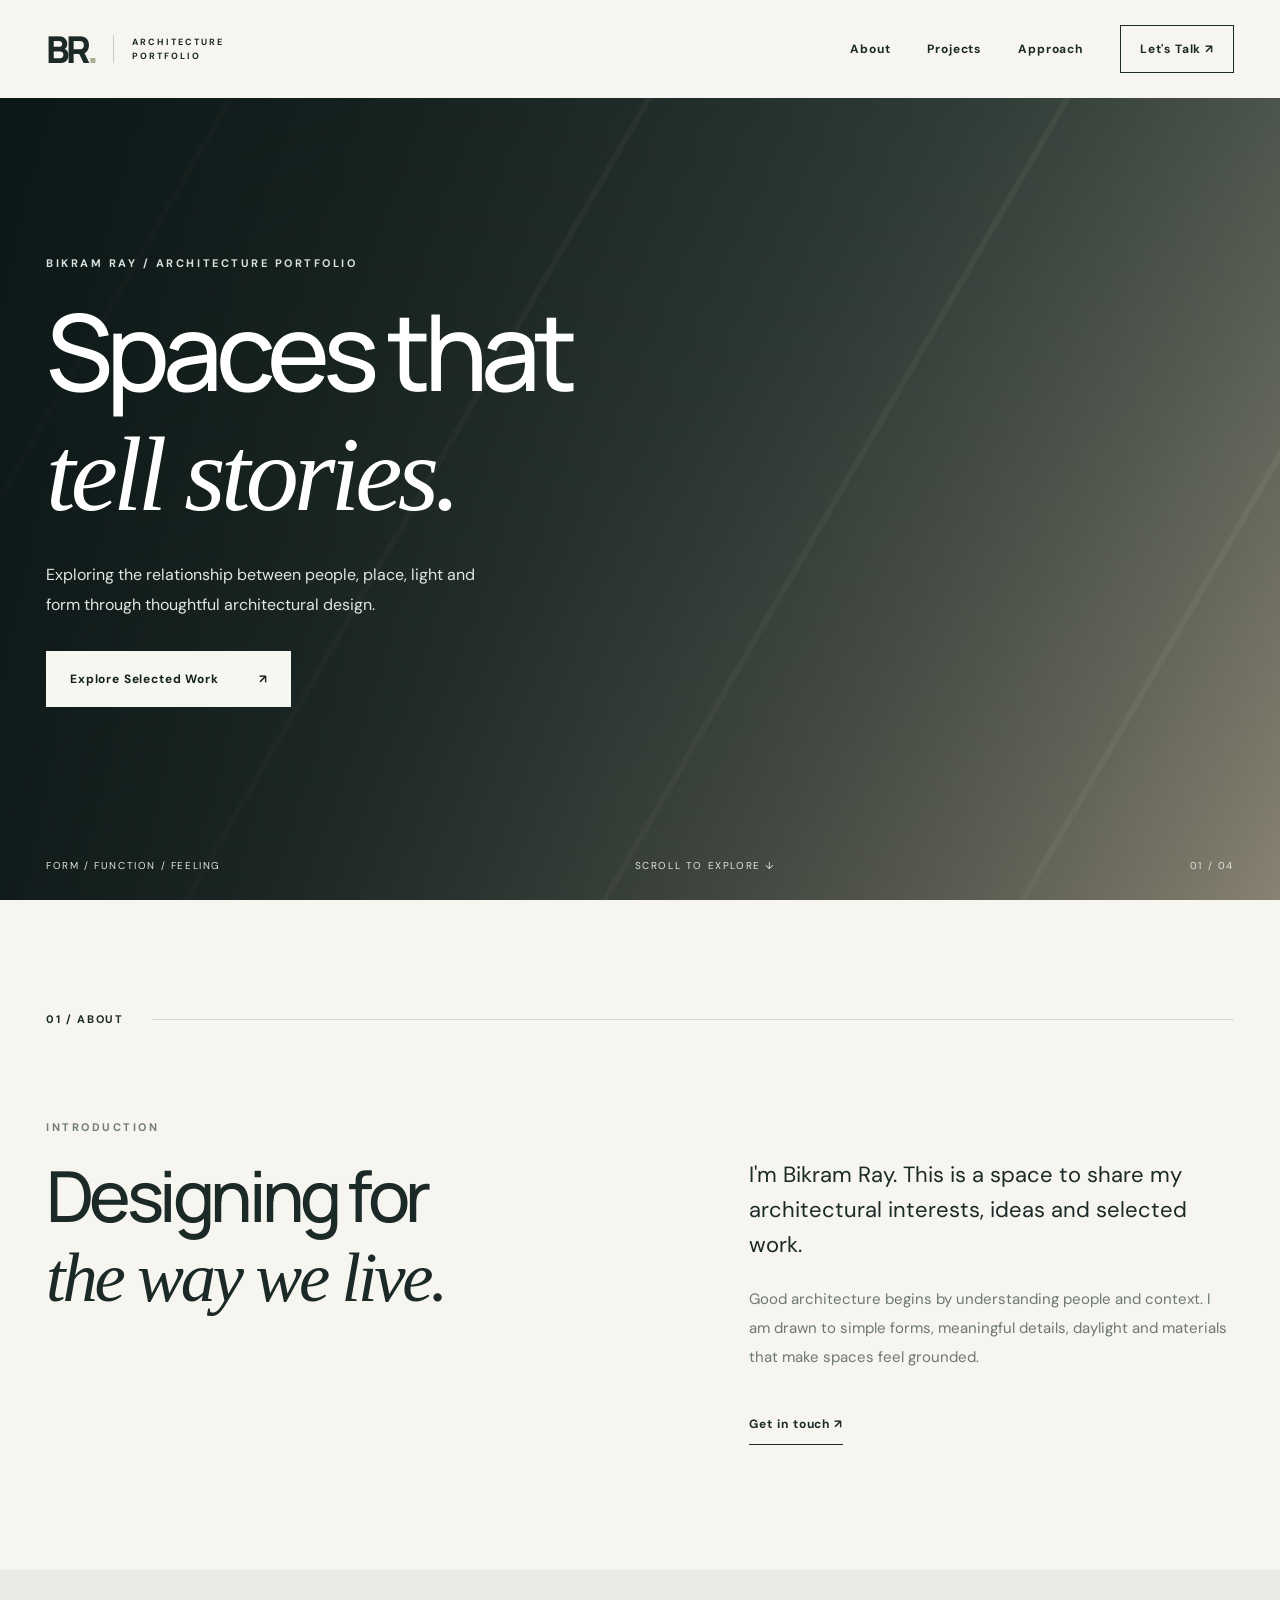
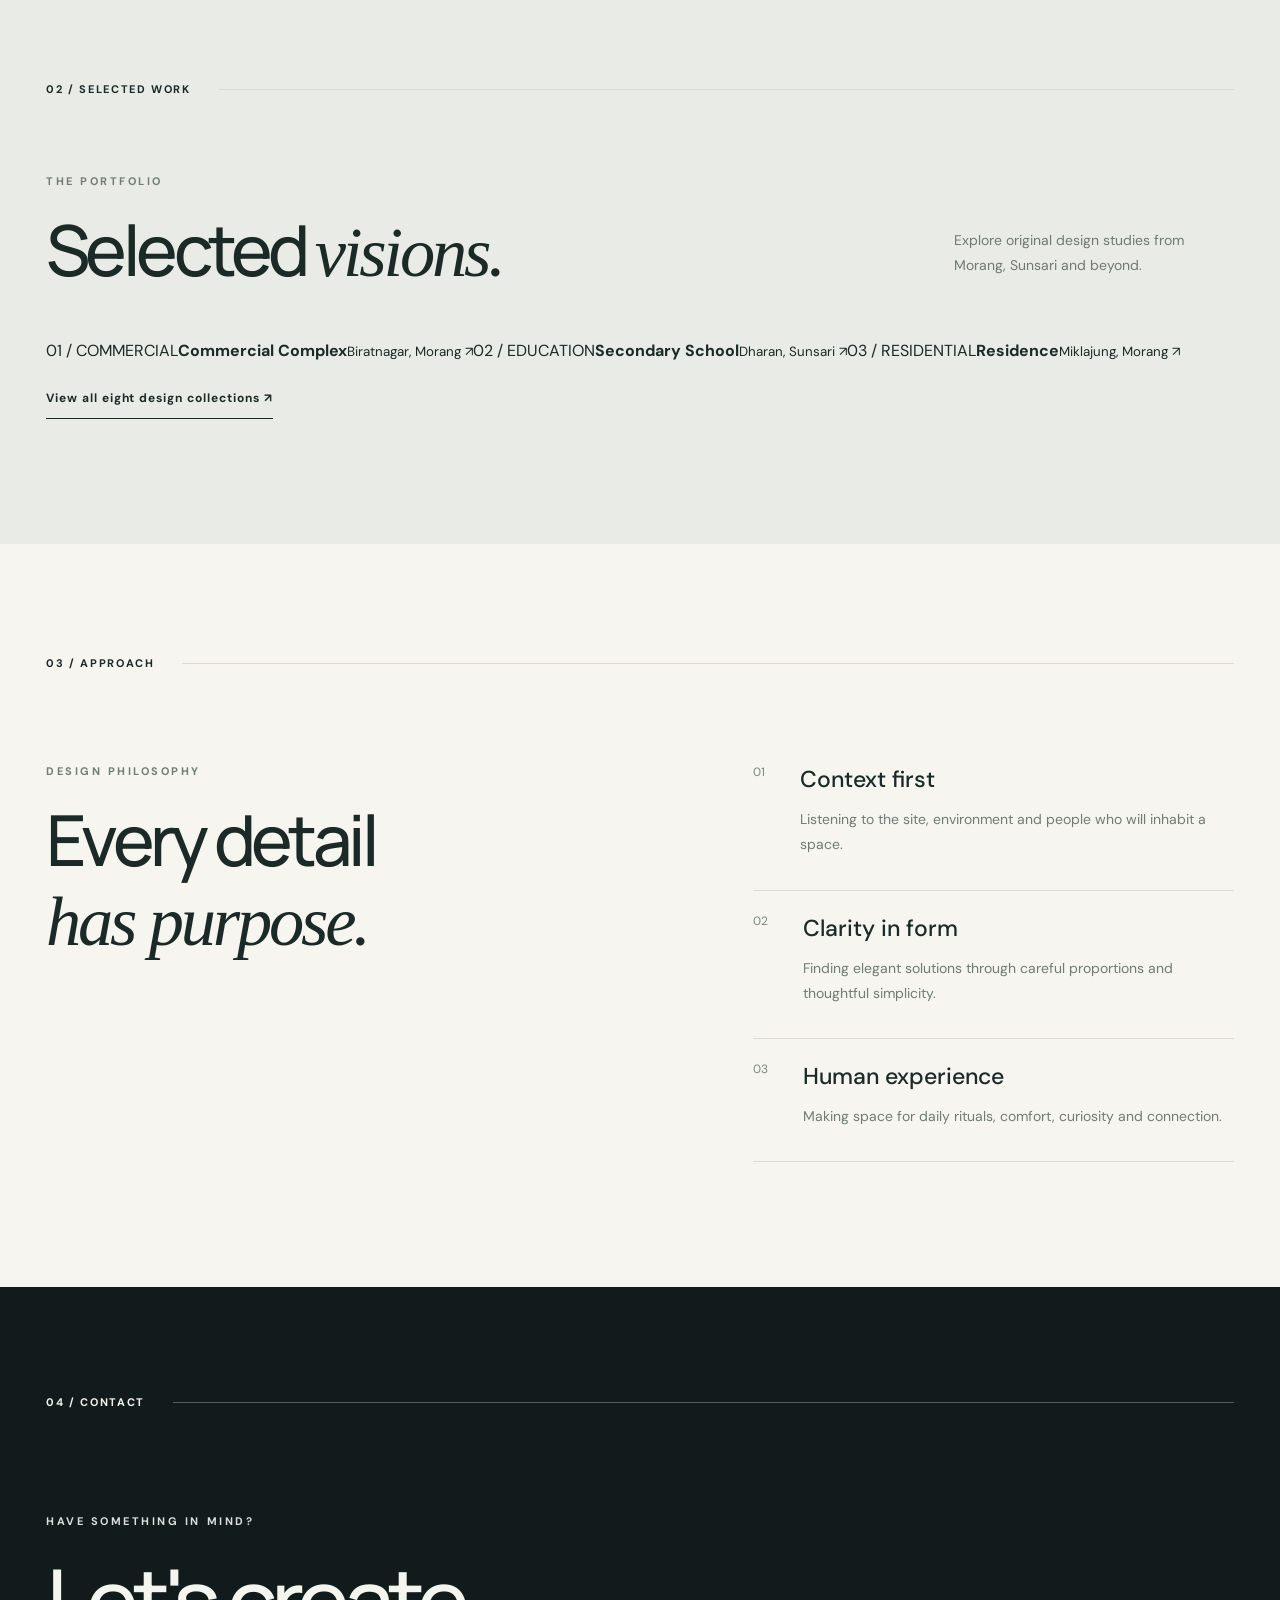
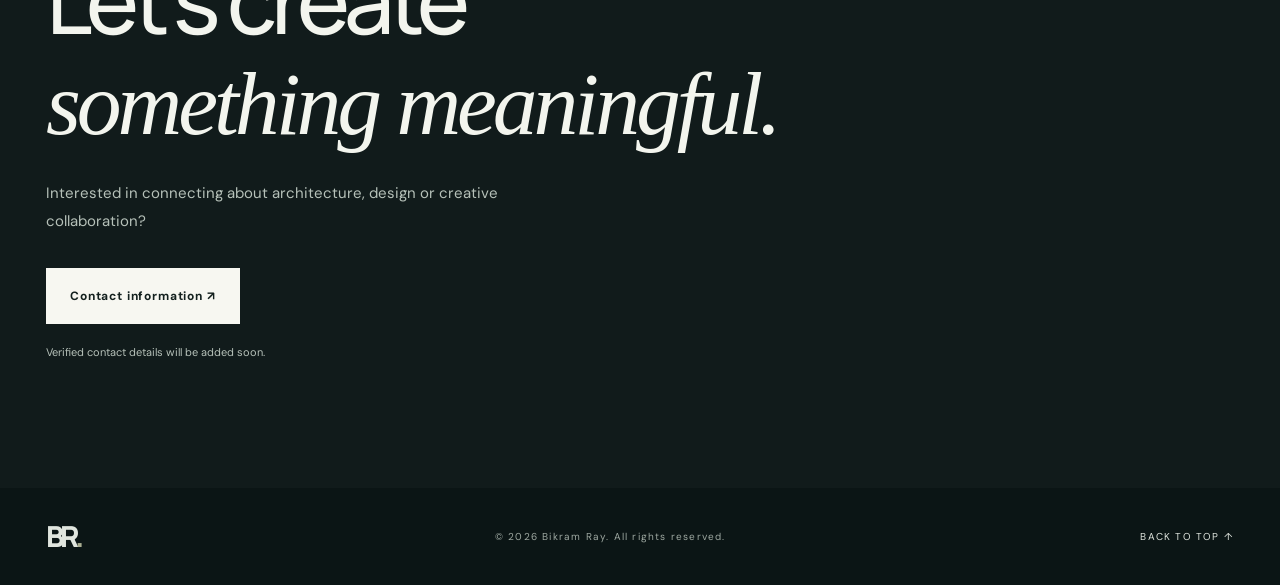
==== commit 28449f4b: "feat: integrate authentic portfolio content in index.html" ====
--- a/index.html
+++ b/index.html
@@ -31,7 +31,7 @@
       <div class="section-index"><span class="section-number">01 / ABOUT</span><span class="section-rule"></span></div>
       <div class="about-grid"><div><p class="eyebrow">INTRODUCTION</p><h2>Designing for<br/><em>the way we live.</em></h2></div><div class="about-copy"><p class="lead">I'm Bikram Ray. This is a space to share my architectural interests, ideas and selected work.</p><p>Good architecture begins by understanding people and context. I am drawn to simple forms, meaningful details, daylight and materials that make spaces feel grounded.</p><a class="text-link" href="#contact">Get in touch <span aria-hidden="true">↗</span></a></div></div>
     </section>
-    <section id="projects" class="section projects"><div class="container"><div class="section-index"><span class="section-number">02 / SELECTED WORK</span><span class="section-rule"></span></div><div class="section-heading"><div><p class="eyebrow">THE PORTFOLIO</p><h2>Selected <em>visions.</em></h2></div><p>A curated gallery layout ready for your own projects, renders and drawings.</p></div><div class="portfolio-empty"><span class="empty-index">01 / CURATED WORK</span><h3>Projects are being curated.</h3><p>Original architectural renders, plans and project stories will appear here once approved for publication.</p><a class="button button-light" href="./projects.html">Explore the portfolio ↗</a></div></div></section>
+    <section id="projects" class="section projects"><div class="container"><div class="section-index"><span class="section-number">02 / SELECTED WORK</span><span class="section-rule"></span></div><div class="section-heading"><div><p class="eyebrow">THE PORTFOLIO</p><h2>Selected <em>visions.</em></h2></div><p>Explore original design studies from Morang, Sunsari and beyond.</p></div><div class="featured-grid"><a href="./project.html?slug=commercial-complex" class="featured-tile"><span>01 / COMMERCIAL</span><strong>Commercial Complex</strong><small>Biratnagar, Morang ↗</small></a><a href="./project.html?slug=secondary-school" class="featured-tile"><span>02 / EDUCATION</span><strong>Secondary School</strong><small>Dharan, Sunsari ↗</small></a><a href="./project.html?slug=miklajung-residence" class="featured-tile"><span>03 / RESIDENTIAL</span><strong>Residence</strong><small>Miklajung, Morang ↗</small></a></div><a class="text-link" href="./projects.html">View all eight design collections ↗</a></div></section>
     <section id="approach" class="section approach container"><div class="section-index"><span class="section-number">03 / APPROACH</span><span class="section-rule"></span></div><div class="approach-grid"><div><p class="eyebrow">DESIGN PHILOSOPHY</p><h2>Every detail<br/><em>has purpose.</em></h2></div><div class="principles"><div><span>01</span><div><h3>Context first</h3><p>Listening to the site, environment and people who will inhabit a space.</p></div></div><div><span>02</span><div><h3>Clarity in form</h3><p>Finding elegant solutions through careful proportions and thoughtful simplicity.</p></div></div><div><span>03</span><div><h3>Human experience</h3><p>Making space for daily rituals, comfort, curiosity and connection.</p></div></div></div></div></section>
     <section id="contact" class="contact"><div class="container"><div class="section-index"><span class="section-number">04 / CONTACT</span><span class="section-rule"></span></div><p class="eyebrow light">HAVE SOMETHING IN MIND?</p><h2>Let's create<br/><em>something meaningful.</em></h2><p>Interested in connecting about architecture, design or creative collaboration?</p><a class="button button-light" href="./contact.html">Contact information ↗</a><p class="contact-note">Verified contact details will be added soon.</p></div></section>
   </main>
